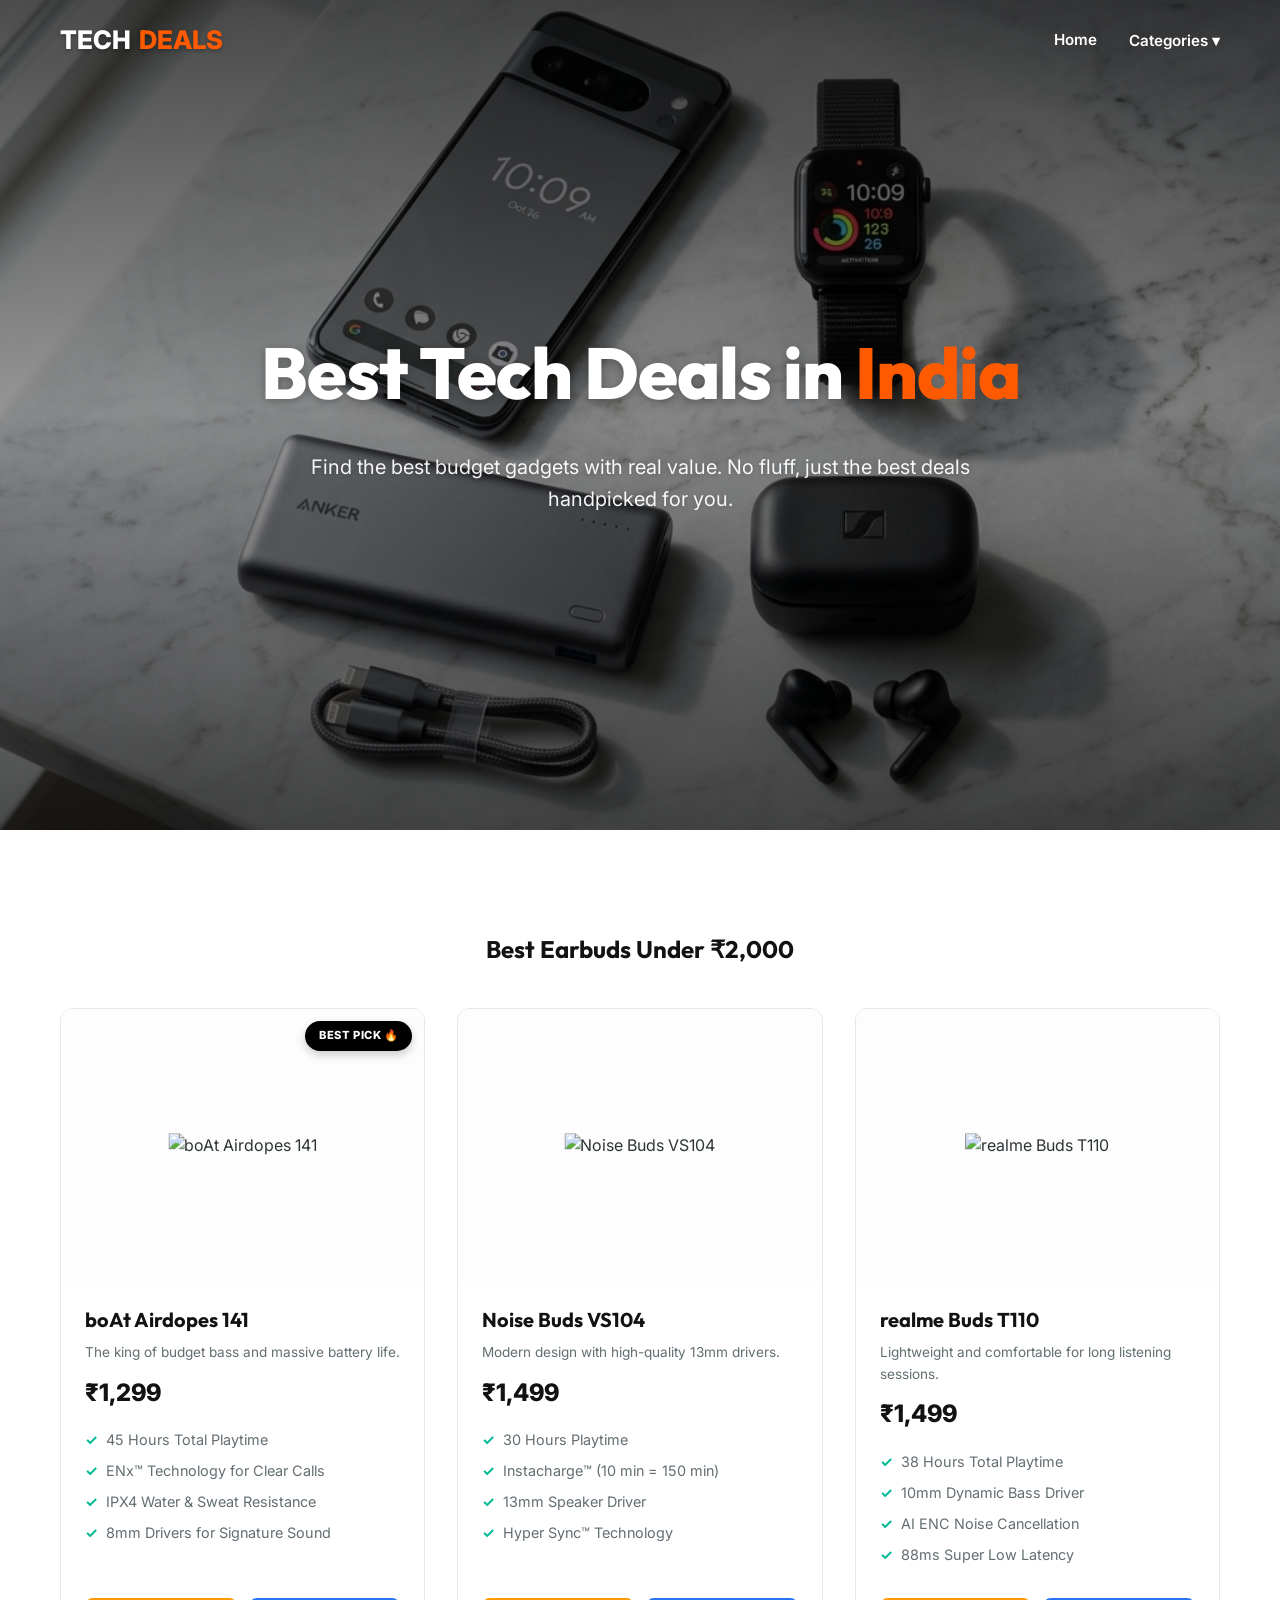
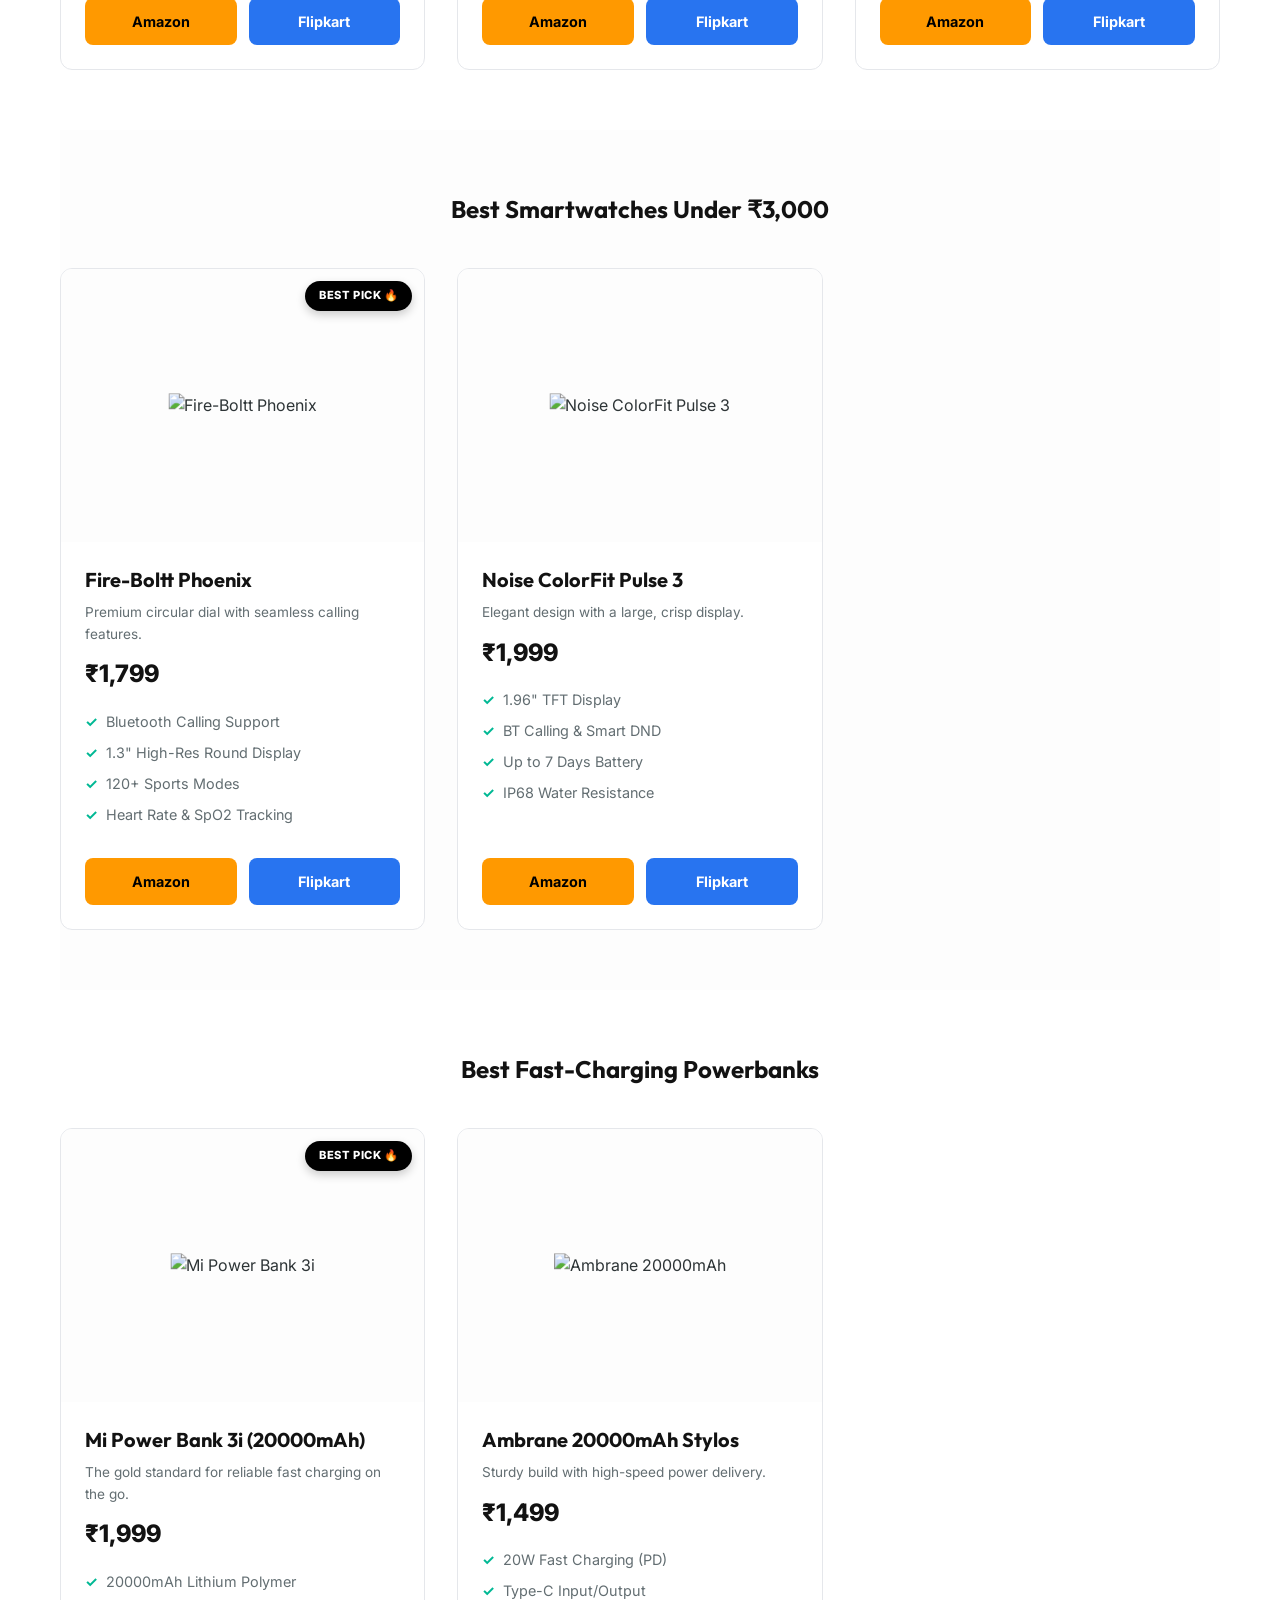
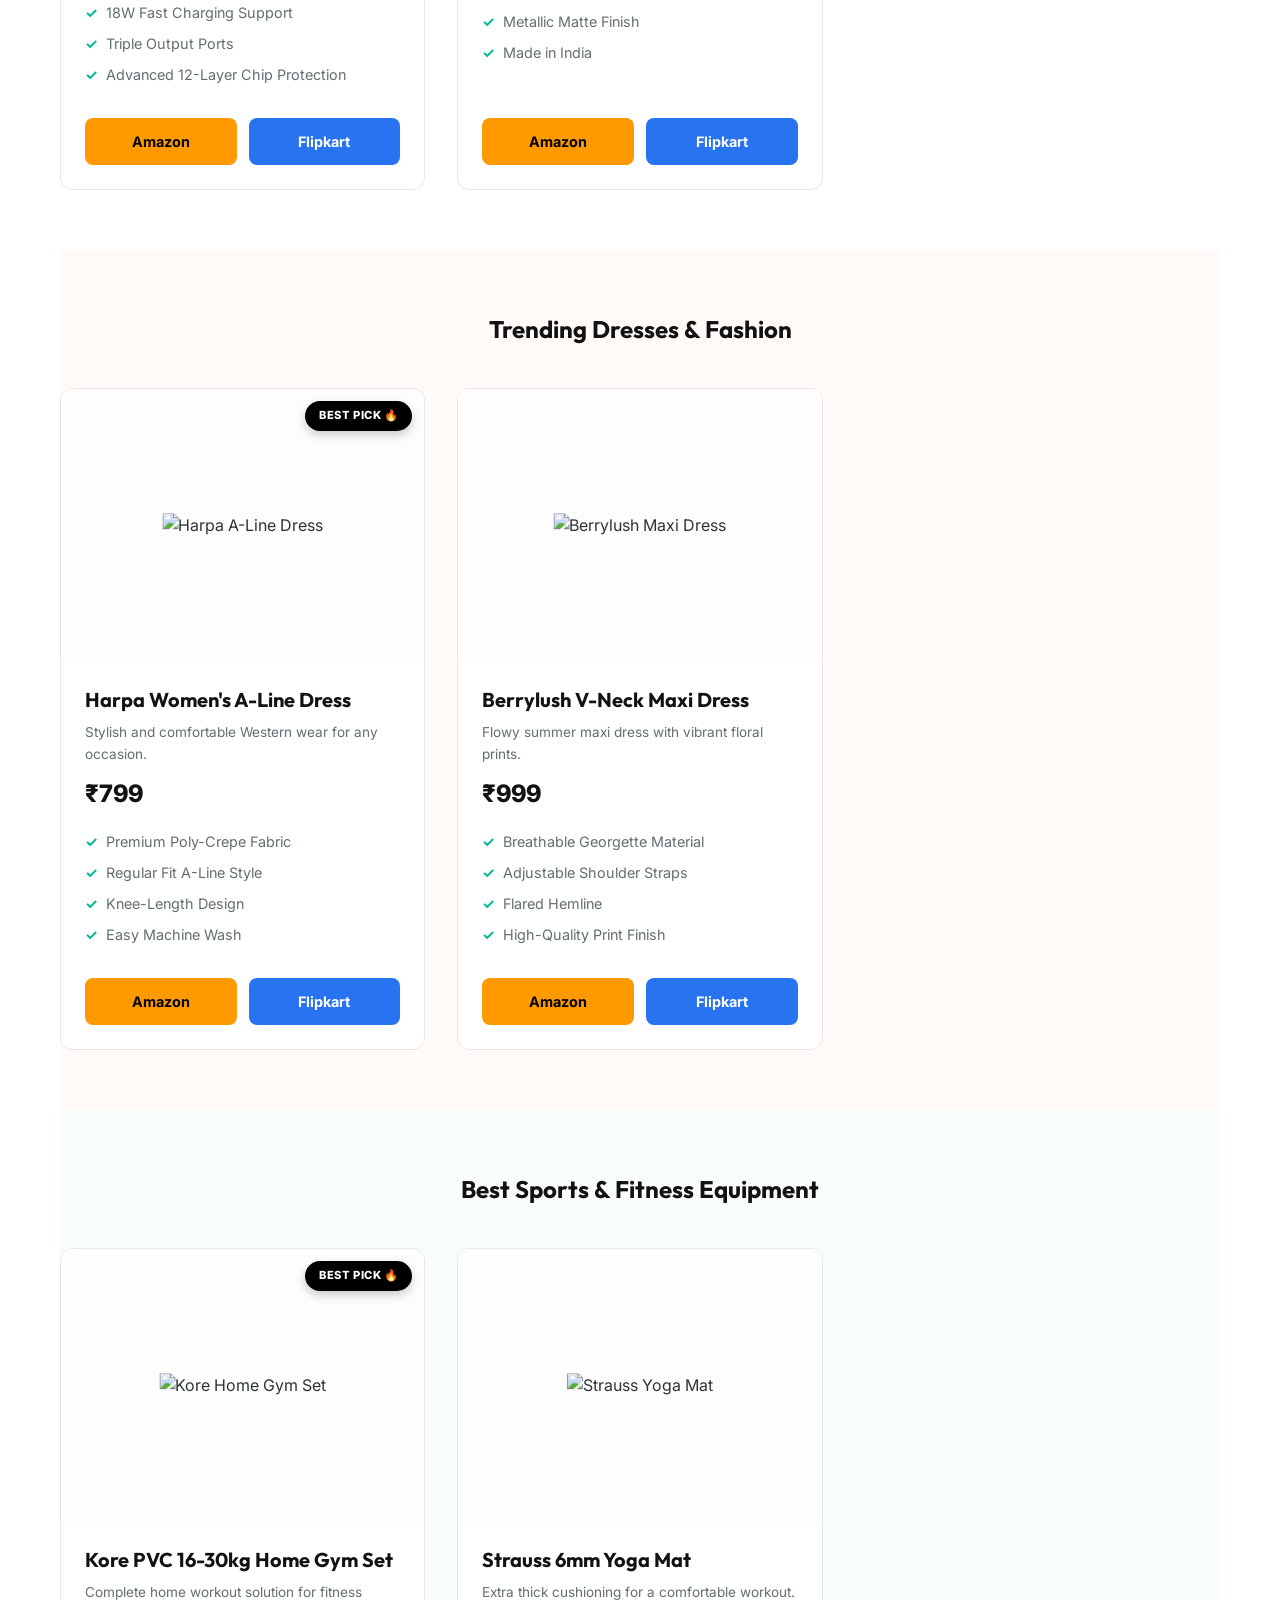
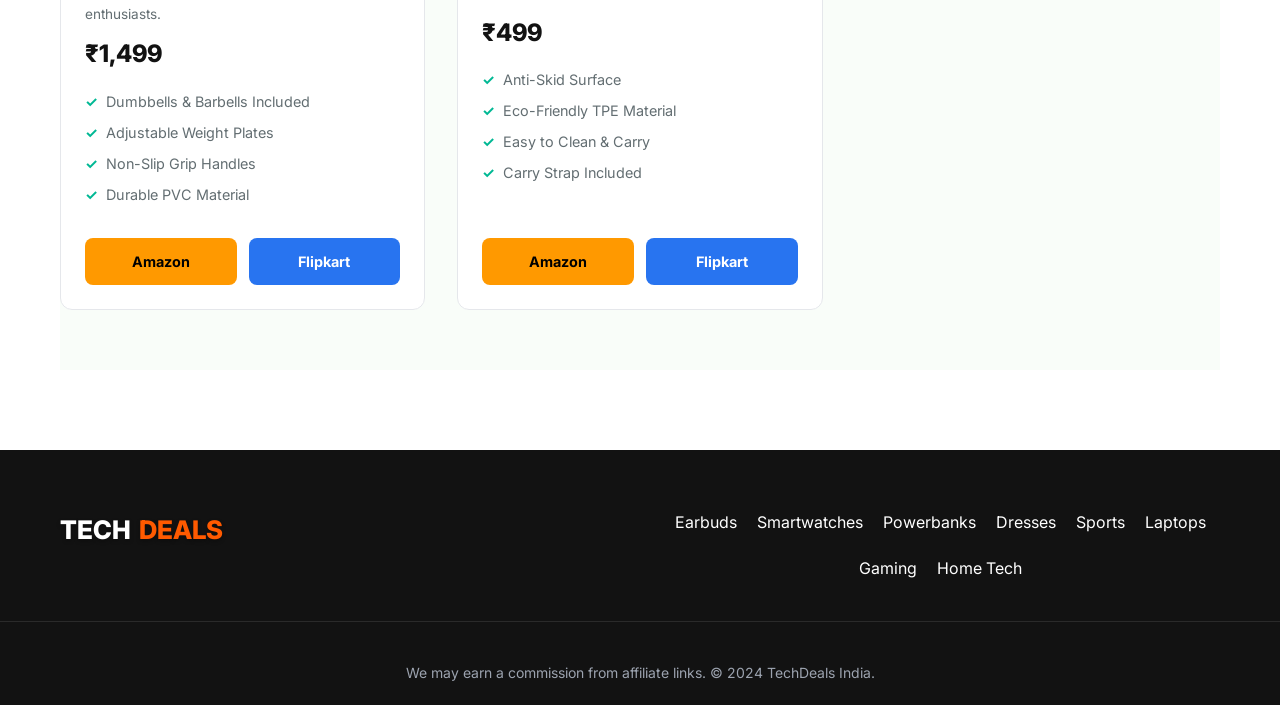
==== index.html @ 1f009b5e "TechDeals India - production ready affiliate site" ====
<!DOCTYPE html>
<html lang="en">
<head>
    <meta charset="UTF-8">
    <meta name="viewport" content="width=device-width, initial-scale=1.0">
    <title>TechDeals India | Best Budget Tech Deals 2024</title>
    <meta name="description" content="Handpicked budget tech deals in India. Find the best earbuds, smartwatches, and powerbanks with direct links to Amazon and Flipkart.">
    <link rel="stylesheet" href="style.css">
    
    <!-- Open Graph for Pinterest -->
    <meta property="og:title" content="Best Budget Tech Deals India 2024">
    <meta property="og:description" content="Clean, handpicked tech deals for the Indian market. Save money on earbuds, watches, and more.">
    <meta property="og:image" content="https://images.unsplash.com/photo-1519389950473-47ba0277781c?auto=format&fit=crop&w=1200&q=80">
    <script src="https://identity.netlify.com/v1/netlify-identity-widget.js"></script>
</head>
<body id="home">

    <header>
        <div class="nav-container">
            <a href="#home" class="logo">TECH<span>DEALS</span></a>
            <nav class="nav-links">
                <a href="#home">Home</a>
                <div class="dropdown">
                    <button class="dropbtn">Categories ▾</button>
                    <div class="dropdown-content" id="dynamic-dropdown-content">
                        <!-- Dynamic Grid will be injected here -->
                    </div>
                </div>
            </nav>
        </div>
    </header>

    <!-- Hero Section (Full Width) -->
    <section class="hero animate-fade-in" id="home">
        <h1>Best Tech Deals in <span>India</span></h1>
        <p>Find the best budget gadgets with real value. No fluff, just the best deals handpicked for you.</p>
    </section>

    <main>

        <!-- Earbuds Section -->
        <section id="earbuds" style="padding: 60px 0;">
            <h2 style="text-align: center; margin-bottom: 40px;">Best Earbuds Under ₹2,000</h2>
            <div class="product-grid">
                <!-- Product 1 -->
                <div class="product-card">
                    <div class="product-badge">Best Pick 🔥</div>
                    <div class="product-image-wrap">
                        <img src="https://m.media-amazon.com/images/I/31O9tN0yv6L._SX300_SY300_QL70_FMwebp_.jpg" alt="boAt Airdopes 141">
                    </div>
                    <div class="product-content">
                        <h3 class="product-title">boAt Airdopes 141</h3>
                        <p style="font-size: 0.85rem; color: var(--text-muted); margin-bottom: 10px;">The king of budget bass and massive battery life.</p>
                        <div class="product-price">₹1,299</div>
                        <ul class="product-features">
                            <li>45 Hours Total Playtime</li>
                            <li>ENx™ Technology for Clear Calls</li>
                            <li>IPX4 Water & Sweat Resistance</li>
                            <li>8mm Drivers for Signature Sound</li>
                        </ul>
                        <div class="cta-group">
                            <a href="https://amazon.in/dp/B09N3ZLBML" target="_blank" class="btn btn-amazon">Amazon</a>
                            <a href="https://www.flipkart.com/search?q=boAt+Airdopes+141" target="_blank" class="btn btn-flipkart">Flipkart</a>
                        </div>
                    </div>
                </div>

                <!-- Product 2 -->
                <div class="product-card">
                    <div class="product-image-wrap">
                        <img src="https://m.media-amazon.com/images/I/31+yF8uD94L._SX300_SY300_QL70_FMwebp_.jpg" alt="Noise Buds VS104">
                    </div>
                    <div class="product-content">
                        <h3 class="product-title">Noise Buds VS104</h3>
                        <p style="font-size: 0.85rem; color: var(--text-muted); margin-bottom: 10px;">Modern design with high-quality 13mm drivers.</p>
                        <div class="product-price">₹1,499</div>
                        <ul class="product-features">
                            <li>30 Hours Playtime</li>
                            <li>Instacharge™ (10 min = 150 min)</li>
                            <li>13mm Speaker Driver</li>
                            <li>Hyper Sync™ Technology</li>
                        </ul>
                        <div class="cta-group">
                            <a href="https://amazon.in/dp/B0B5L7Y3G7" target="_blank" class="btn btn-amazon">Amazon</a>
                            <a href="https://www.flipkart.com/search?q=Noise+Buds+VS104" target="_blank" class="btn btn-flipkart">Flipkart</a>
                        </div>
                    </div>
                </div>

                <!-- Product 3 -->
                <div class="product-card">
                    <div class="product-image-wrap">
                        <img src="https://m.media-amazon.com/images/I/31S2Vp7I9CL._SX300_SY300_QL70_FMwebp_.jpg" alt="realme Buds T110">
                    </div>
                    <div class="product-content">
                        <h3 class="product-title">realme Buds T110</h3>
                        <p style="font-size: 0.85rem; color: var(--text-muted); margin-bottom: 10px;">Lightweight and comfortable for long listening sessions.</p>
                        <div class="product-price">₹1,499</div>
                        <ul class="product-features">
                            <li>38 Hours Total Playtime</li>
                            <li>10mm Dynamic Bass Driver</li>
                            <li>AI ENC Noise Cancellation</li>
                            <li>88ms Super Low Latency</li>
                        </ul>
                        <div class="cta-group">
                            <a href="https://amazon.in/dp/B0D1G9N3XF" target="_blank" class="btn btn-amazon">Amazon</a>
                            <a href="https://www.flipkart.com/search?q=realme+Buds+T110" target="_blank" class="btn btn-flipkart">Flipkart</a>
                        </div>
                    </div>
                </div>
            </div>
        </section>

        <!-- Smartwatch Section -->
        <section id="smartwatch" style="padding: 60px 0; background: #fdfdfd;">
            <h2 style="text-align: center; margin-bottom: 40px;">Best Smartwatches Under ₹3,000</h2>
            <div class="product-grid">
                <!-- Product 1 -->
                <div class="product-card">
                    <div class="product-badge">Best Pick 🔥</div>
                    <div class="product-image-wrap">
                        <img src="https://m.media-amazon.com/images/I/41-S4pUq94L._SX300_SY300_QL70_FMwebp_.jpg" alt="Fire-Boltt Phoenix">
                    </div>
                    <div class="product-content">
                        <h3 class="product-title">Fire-Boltt Phoenix</h3>
                        <p style="font-size: 0.85rem; color: var(--text-muted); margin-bottom: 10px;">Premium circular dial with seamless calling features.</p>
                        <div class="product-price">₹1,799</div>
                        <ul class="product-features">
                            <li>Bluetooth Calling Support</li>
                            <li>1.3" High-Res Round Display</li>
                            <li>120+ Sports Modes</li>
                            <li>Heart Rate & SpO2 Tracking</li>
                        </ul>
                        <div class="cta-group">
                            <a href="https://amazon.in/dp/B0B3RRWSF6" target="_blank" class="btn btn-amazon">Amazon</a>
                            <a href="https://www.flipkart.com/search?q=Fire-Boltt+Phoenix" target="_blank" class="btn btn-flipkart">Flipkart</a>
                        </div>
                    </div>
                </div>

                <!-- Product 2 -->
                <div class="product-card">
                    <div class="product-image-wrap">
                        <img src="https://m.media-amazon.com/images/I/41Kq3Lp2P7L._SX300_SY300_QL70_FMwebp_.jpg" alt="Noise ColorFit Pulse 3">
                    </div>
                    <div class="product-content">
                        <h3 class="product-title">Noise ColorFit Pulse 3</h3>
                        <p style="font-size: 0.85rem; color: var(--text-muted); margin-bottom: 10px;">Elegant design with a large, crisp display.</p>
                        <div class="product-price">₹1,999</div>
                        <ul class="product-features">
                            <li>1.96" TFT Display</li>
                            <li>BT Calling & Smart DND</li>
                            <li>Up to 7 Days Battery</li>
                            <li>IP68 Water Resistance</li>
                        </ul>
                        <div class="cta-group">
                            <a href="https://amazon.in/dp/B0C39YTM6Y" target="_blank" class="btn btn-amazon">Amazon</a>
                            <a href="https://www.flipkart.com/search?q=Noise+ColorFit+Pulse+3" target="_blank" class="btn btn-flipkart">Flipkart</a>
                        </div>
                    </div>
                </div>
            </div>
        </section>

        <!-- Powerbank Section -->
        <section id="powerbank" style="padding: 60px 0;">
            <h2 style="text-align: center; margin-bottom: 40px;">Best Fast-Charging Powerbanks</h2>
            <div class="product-grid">
                <!-- Product 1 -->
                <div class="product-card">
                    <div class="product-badge">Best Pick 🔥</div>
                    <div class="product-image-wrap">
                        <img src="https://m.media-amazon.com/images/I/710nC6vJ3IL._SL1500_.jpg" alt="Mi Power Bank 3i">
                    </div>
                    <div class="product-content">
                        <h3 class="product-title">Mi Power Bank 3i (20000mAh)</h3>
                        <p style="font-size: 0.85rem; color: var(--text-muted); margin-bottom: 10px;">The gold standard for reliable fast charging on the go.</p>
                        <div class="product-price">₹1,999</div>
                        <ul class="product-features">
                            <li>20000mAh Lithium Polymer</li>
                            <li>18W Fast Charging Support</li>
                            <li>Triple Output Ports</li>
                            <li>Advanced 12-Layer Chip Protection</li>
                        </ul>
                        <div class="cta-group">
                            <a href="https://amazon.in/dp/B08HV83HL3" target="_blank" class="btn btn-amazon">Amazon</a>
                            <a href="https://www.flipkart.com/search?q=Mi+Power+Bank+3i+20000mAh" target="_blank" class="btn btn-flipkart">Flipkart</a>
                        </div>
                    </div>
                </div>

                <!-- Product 2 -->
                <div class="product-card">
                    <div class="product-image-wrap">
                        <img src="https://m.media-amazon.com/images/I/61N7pD8O0lL._SL1500_.jpg" alt="Ambrane 20000mAh">
                    </div>
                    <div class="product-content">
                        <h3 class="product-title">Ambrane 20000mAh Stylos</h3>
                        <p style="font-size: 0.85rem; color: var(--text-muted); margin-bottom: 10px;">Sturdy build with high-speed power delivery.</p>
                        <div class="product-price">₹1,499</div>
                        <ul class="product-features">
                            <li>20W Fast Charging (PD)</li>
                            <li>Type-C Input/Output</li>
                            <li>Metallic Matte Finish</li>
                            <li>Made in India</li>
                        </ul>
                        <div class="cta-group">
                            <a href="https://amazon.in/dp/B099S9C985" target="_blank" class="btn btn-amazon">Amazon</a>
                            <a href="https://www.flipkart.com/search?q=Ambrane+20000mAh+Power+Bank" target="_blank" class="btn btn-flipkart">Flipkart</a>
                        </div>
                    </div>
                </div>
            </div>
        </section>

        <!-- Dresses Section -->
        <section id="dresses" style="padding: 60px 0; background: #fffaf7;">
            <h2 style="text-align: center; margin-bottom: 40px;">Trending Dresses & Fashion</h2>
            <div class="product-grid">
                <!-- Product 1 -->
                <div class="product-card">
                    <div class="product-badge">Best Pick 🔥</div>
                    <div class="product-image-wrap">
                        <img src="https://m.media-amazon.com/images/I/71Y0v2xY7vL._SY741_.jpg" alt="Harpa A-Line Dress">
                    </div>
                    <div class="product-content">
                        <h3 class="product-title">Harpa Women's A-Line Dress</h3>
                        <p style="font-size: 0.85rem; color: var(--text-muted); margin-bottom: 10px;">Stylish and comfortable Western wear for any occasion.</p>
                        <div class="product-price">₹799</div>
                        <ul class="product-features">
                            <li>Premium Poly-Crepe Fabric</li>
                            <li>Regular Fit A-Line Style</li>
                            <li>Knee-Length Design</li>
                            <li>Easy Machine Wash</li>
                        </ul>
                        <div class="cta-group">
                            <a href="https://amazon.in/dp/B01N7T7K7Z" target="_blank" class="btn btn-amazon">Amazon</a>
                            <a href="https://www.flipkart.com/search?q=Harpa+A-Line+Dress" target="_blank" class="btn btn-flipkart">Flipkart</a>
                        </div>
                    </div>
                </div>

                <!-- Product 2 -->
                <div class="product-card">
                    <div class="product-image-wrap">
                        <img src="https://m.media-amazon.com/images/I/71XvO7Z0XfL._SY741_.jpg" alt="Berrylush Maxi Dress">
                    </div>
                    <div class="product-content">
                        <h3 class="product-title">Berrylush V-Neck Maxi Dress</h3>
                        <p style="font-size: 0.85rem; color: var(--text-muted); margin-bottom: 10px;">Flowy summer maxi dress with vibrant floral prints.</p>
                        <div class="product-price">₹999</div>
                        <ul class="product-features">
                            <li>Breathable Georgette Material</li>
                            <li>Adjustable Shoulder Straps</li>
                            <li>Flared Hemline</li>
                            <li>High-Quality Print Finish</li>
                        </ul>
                        <div class="cta-group">
                            <a href="https://amazon.in/dp/B08V5L9S6R" target="_blank" class="btn btn-amazon">Amazon</a>
                            <a href="https://www.flipkart.com/search?q=Berrylush+Maxi+Dress" target="_blank" class="btn btn-flipkart">Flipkart</a>
                        </div>
                    </div>
                </div>
            </div>
        </section>

        <!-- Sports Section -->
        <section id="sports" style="padding: 60px 0; background: #f9fdf9;">
            <h2 style="text-align: center; margin-bottom: 40px;">Best Sports & Fitness Equipment</h2>
            <div class="product-grid">
                <!-- Product 1 -->
                <div class="product-card">
                    <div class="product-badge">Best Pick 🔥</div>
                    <div class="product-image-wrap">
                        <img src="https://m.media-amazon.com/images/I/61kYmG5-RIL._SL1500_.jpg" alt="Kore Home Gym Set">
                    </div>
                    <div class="product-content">
                        <h3 class="product-title">Kore PVC 16-30kg Home Gym Set</h3>
                        <p style="font-size: 0.85rem; color: var(--text-muted); margin-bottom: 10px;">Complete home workout solution for fitness enthusiasts.</p>
                        <div class="product-price">₹1,499</div>
                        <ul class="product-features">
                            <li>Dumbbells & Barbells Included</li>
                            <li>Adjustable Weight Plates</li>
                            <li>Non-Slip Grip Handles</li>
                            <li>Durable PVC Material</li>
                        </ul>
                        <div class="cta-group">
                            <a href="https://amazon.in/dp/B07L5P4F6Y" target="_blank" class="btn btn-amazon">Amazon</a>
                            <a href="https://www.flipkart.com/search?q=Kore+Home+Gym+Set" target="_blank" class="btn btn-flipkart">Flipkart</a>
                        </div>
                    </div>
                </div>

                <!-- Product 2 -->
                <div class="product-card">
                    <div class="product-image-wrap">
                        <img src="https://m.media-amazon.com/images/I/71YyS6Z6GHL._SL1500_.jpg" alt="Strauss Yoga Mat">
                    </div>
                    <div class="product-content">
                        <h3 class="product-title">Strauss 6mm Yoga Mat</h3>
                        <p style="font-size: 0.85rem; color: var(--text-muted); margin-bottom: 10px;">Extra thick cushioning for a comfortable workout.</p>
                        <div class="product-price">₹499</div>
                        <ul class="product-features">
                            <li>Anti-Skid Surface</li>
                            <li>Eco-Friendly TPE Material</li>
                            <li>Easy to Clean & Carry</li>
                            <li>Carry Strap Included</li>
                        </ul>
                        <div class="cta-group">
                            <a href="https://amazon.in/dp/B00V4L8W9S" target="_blank" class="btn btn-amazon">Amazon</a>
                            <a href="https://www.flipkart.com/search?q=Strauss+Yoga+Mat" target="_blank" class="btn btn-flipkart">Flipkart</a>
                        </div>
                    </div>
                </div>
            </div>
        </section>
    </main>

    <footer>
        <div class="footer-container">
            <div>
                <a href="#home" class="logo" style="color: white;">TECH<span>DEALS</span></a>
            </div>
            <div style="display: flex; gap: 20px; flex-wrap: wrap; justify-content: center;">
                <a href="#earbuds">Earbuds</a>
                <a href="#smartwatch">Smartwatches</a>
                <a href="#powerbank">Powerbanks</a>
                <a href="#dresses">Dresses</a>
                <a href="#sports">Sports</a>
                <a href="#">Laptops</a>
                <a href="#">Gaming</a>
                <a href="#">Home Tech</a>
            </div>
        </div>
        <div class="footer-bottom">
            <p>We may earn a commission from affiliate links. &copy; 2024 TechDeals India.</p>
        </div>
    </footer>

    <script src="main.js"></script>
    <script>
      if (window.netlifyIdentity) {
        window.netlifyIdentity.on("init", user => {
          if (!user) {
            window.netlifyIdentity.on("login", () => {
              document.location.href = "/admin/";
            });
          }
        });
      }
    </script>
</body>
</html>
---- style.css ----
/* TechDeals India - Premium Affiliate Design System */
@import url('https://fonts.googleapis.com/css2?family=Inter:wght@400;500;600;700;800&family=Outfit:wght@500;600;700&display=swap');

:root {
    --primary: #FF5A00; /* High-contrast orange for CTA */
    --primary-hover: #E65100;
    --secondary: #121212; /* Deep charcoal */
    --text-main: #2D3436;
    --text-muted: #636E72;
    --bg-light: #F9FAFB;
    --white: #FFFFFF;
    --border: #E5E7EB;
    --success: #00B894;
    --shadow-sm: 0 1px 2px rgba(0,0,0,0.05);
    --shadow-md: 0 4px 6px -1px rgba(0,0,0,0.1), 0 2px 4px -1px rgba(0,0,0,0.06);
    --shadow-lg: 0 10px 15px -3px rgba(0,0,0,0.1), 0 4px 6px -2px rgba(0,0,0,0.05);
    --radius: 12px;
    --transition: all 0.3s cubic-bezier(0.4, 0, 0.2, 1);
}

* {
    margin: 0;
    padding: 0;
    box-sizing: border-box;
}

html {
    scroll-behavior: smooth;
}

body {
    font-family: 'Inter', sans-serif;
    background-color: var(--white);
    color: var(--text-main);
    line-height: 1.6;
    overflow-x: hidden;
}

h1, h2, h3, h4 {
    font-family: 'Outfit', sans-serif;
    color: var(--secondary);
    font-weight: 700;
}

a {
    text-decoration: none;
    color: inherit;
    transition: var(--transition);
}

/* --- Navigation --- */
header {
    background: transparent;
    position: fixed;
    top: 0;
    left: 0;
    width: 100%;
    z-index: 1000;
    height: 80px;
    display: flex;
    align-items: center;
    transition: var(--transition);
}

header.scrolled {
    background: rgba(255, 255, 255, 0.95);
    backdrop-filter: blur(10px);
    box-shadow: var(--shadow-sm);
    height: 70px;
}

.nav-container {
    max-width: 1200px;
    margin: 0 auto;
    width: 100%;
    padding: 0 20px;
    display: flex;
    justify-content: space-between;
    align-items: center;
}

.logo {
    font-size: 1.6rem;
    font-weight: 800;
    color: var(--white);
    display: flex;
    align-items: center;
    gap: 8px;
    text-shadow: 0 2px 4px rgba(0,0,0,0.3);
}

.scrolled .logo {
    color: var(--secondary);
}

.logo span {
    color: var(--primary);
}

.nav-links {
    display: flex;
    align-items: center;
    gap: 32px;
}

.nav-links > a, .dropbtn {
    font-size: 0.95rem;
    font-weight: 600;
    color: var(--white);
    display: flex;
    align-items: center;
    height: 80px;
    transition: var(--transition);
}

.scrolled .nav-links > a, .scrolled .dropbtn {
    color: var(--secondary);
    height: 70px;
}

.nav-links > a:hover, .dropbtn:hover {
    color: var(--primary);
}

/* --- Dropdown Menu --- */
.dropdown {
    position: relative;
    display: flex;
    align-items: center;
}

.dropbtn {
    background: none;
    border: none;
    font-family: inherit;
    cursor: pointer;
    padding: 0;
}

.dropdown-content {
    position: absolute;
    top: 100%;
    right: 0;
    background-color: rgba(255, 255, 255, 0.95);
    backdrop-filter: blur(20px);
    min-width: 650px;
    box-shadow: 0 20px 50px rgba(0,0,0,0.15);
    border: 1px solid rgba(0,0,0,0.08);
    border-radius: var(--radius);
    z-index: 1001;
    padding: 20px;
    opacity: 0;
    visibility: hidden;
    pointer-events: none;
    transform: translateY(10px);
    transition: all 0.3s cubic-bezier(0.4, 0, 0.2, 1);
}

/* Desktop Hover */
.dropdown:hover .dropdown-content {
    opacity: 1;
    visibility: visible;
    pointer-events: auto;
    transform: translateY(0);
}

/* Mobile Active State */
.dropdown.active .dropdown-content {
    opacity: 1;
    visibility: visible;
    pointer-events: auto;
    transform: translateY(0);
}

.dropdown-grid {
    display: grid;
    grid-template-columns: repeat(3, 1fr);
    gap: 8px 10px;
}

.dropdown-col h4 {
    font-size: 0.75rem;
    text-transform: uppercase;
    color: var(--primary);
    margin-bottom: 4px;
    letter-spacing: 0.05em;
}

.dropdown-col a {
    display: block;
    color: var(--text-main);
    padding: 0;
    margin: 0;
    font-size: 0.85rem;
    font-weight: 400;
    line-height: 1.8;
}

.dropdown-col a:hover {
    color: var(--primary);
    transform: translateX(4px);
}

@media (max-width: 768px) {
    .dropdown-content {
        position: fixed;
        top: 70px;
        left: 0;
        width: 100%;
        min-width: 100%;
        height: calc(100vh - 70px);
        max-height: calc(100vh - 70px);
        overflow-y: auto;
        box-shadow: none;
        border: none;
        padding: 30px 20px;
        border-radius: 0;
        background: #fff;
    }
    .dropdown-grid {
        grid-template-columns: 1fr 1fr;
        gap: 30px 20px;
    }
}

@media (max-width: 768px) {
    .nav-links { display: none; }
}

/* --- Layout --- */
main {
    max-width: 1200px;
    margin: 40px auto;
    padding: 0 20px;
}

.hero {
    position: relative;
    min-height: calc(100vh - 70px);
    display: flex;
    flex-direction: column;
    justify-content: center;
    align-items: center;
    padding: 40px 20px;
    text-align: center;
    background: linear-gradient(rgba(0,0,0,0.7) 0%, rgba(0,0,0,0.4) 50%, rgba(0,0,0,0.7) 100%), url('hero-cover.png');
    background-size: cover;
    background-position: center;
    background-attachment: fixed;
    color: var(--white);
    margin-top: 0;
}

.hero h1 {
    font-size: clamp(2.5rem, 6vw, 4.5rem);
    font-weight: 800;
    margin-bottom: 20px;
    letter-spacing: -1px;
    color: var(--white);
    text-shadow: 0 2px 10px rgba(0,0,0,0.3);
}

.hero p {
    font-size: 1.25rem;
    color: rgba(255,255,255,0.95);
    max-width: 700px;
    margin: 0 auto;
    line-height: 1.6;
    text-shadow: 0 1px 5px rgba(0,0,0,0.2);
}

.hero h1 span {
    color: var(--primary);
    text-shadow: none;
}

/* --- Product Cards --- */
.product-grid {
    display: grid;
    grid-template-columns: repeat(auto-fill, minmax(300px, 1fr));
    gap: 32px;
    margin-top: 40px;
}

.product-card {
    background: var(--white);
    border-radius: var(--radius);
    overflow: hidden;
    border: 1px solid var(--border);
    transition: var(--transition);
    display: flex;
    flex-direction: column;
    position: relative;
}

.product-card:hover {
    transform: translateY(-4px);
    box-shadow: 0 12px 24px rgba(0,0,0,0.1);
}

.product-badge {
    position: absolute;
    top: 12px;
    right: 12px;
    background: #000;
    color: #fff;
    padding: 6px 14px;
    border-radius: 30px;
    font-size: 0.7rem;
    font-weight: 800;
    text-transform: uppercase;
    z-index: 10;
    letter-spacing: 0.05em;
    box-shadow: 0 4px 10px rgba(0,0,0,0.2);
}

.product-image-wrap {
    position: relative;
    padding-top: 75%; /* 4:3 aspect ratio */
    background: #fdfdfd;
}

.product-image-wrap img {
    position: absolute;
    top: 50%;
    left: 50%;
    transform: translate(-50%, -50%);
    max-width: 80%;
    max-height: 80%;
    object-fit: contain;
}

.product-content {
    padding: 24px;
    flex-grow: 1;
    display: flex;
    flex-direction: column;
}

.product-title {
    font-size: 1.25rem;
    margin-bottom: 8px;
    line-height: 1.4;
}

.product-price {
    font-size: 1.5rem;
    font-weight: 800;
    color: var(--secondary);
    margin-bottom: 16px;
}

.product-features {
    list-style: none;
    margin-bottom: 24px;
    font-size: 0.9rem;
    color: var(--text-muted);
}

.product-features li {
    margin-bottom: 8px;
    display: flex;
    align-items: flex-start;
    gap: 8px;
}

.product-features li::before {
    content: '✓';
    color: var(--success);
    font-weight: 700;
}

.cta-group {
    display: grid;
    grid-template-columns: 1fr 1fr;
    gap: 12px;
    margin-top: auto;
}

.btn {
    display: inline-flex;
    align-items: center;
    justify-content: center;
    padding: 12px 20px;
    border-radius: 8px;
    font-weight: 700;
    font-size: 0.9rem;
    cursor: pointer;
    text-align: center;
}

.btn-amazon {
    background: #FF9900;
    color: #000;
}

.btn-amazon:hover {
    background: #E68A00;
}

.btn-flipkart {
    background: #2874F0;
    color: white;
}

.btn-flipkart:hover {
    background: #1254C0;
}

/* --- Footer --- */
footer {
    background: var(--secondary);
    color: white;
    padding: 60px 0 20px;
    margin-top: 80px;
}

.footer-container {
    max-width: 1200px;
    margin: 0 auto;
    padding: 0 20px;
    display: grid;
    grid-template-columns: repeat(auto-fit, minmax(200px, 1fr));
    gap: 40px;
}

.footer-bottom {
    text-align: center;
    padding-top: 40px;
    margin-top: 40px;
    border-top: 1px solid rgba(255,255,255,0.1);
    font-size: 0.875rem;
    color: #9CA3AF;
}

/* --- Animations --- */
@keyframes fadeIn {
    from { opacity: 0; transform: translateY(10px); }
    to { opacity: 1; transform: translateY(0); }
}

.animate-fade-in {
    animation: fadeIn 0.6s ease forwards;
}
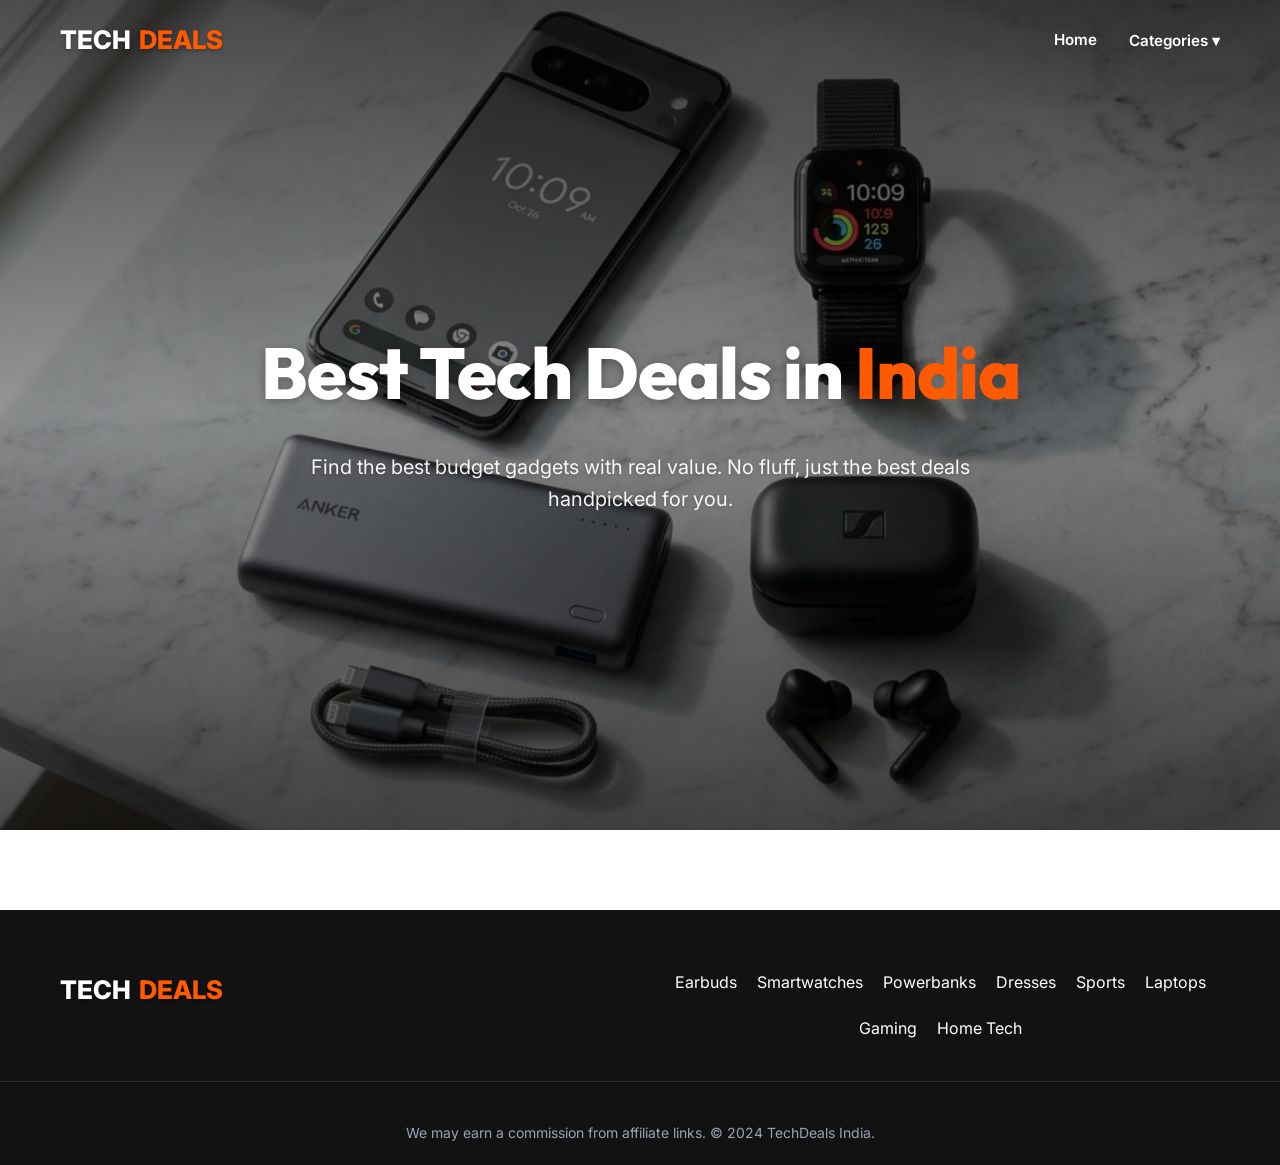
==== commit 7b80d6aa: "Refactor: Remove hardcoded products and Flipkart integration, clean frontend for CMS management" ====
--- a/index.html
+++ b/index.html
@@ -4,7 +4,7 @@
     <meta charset="UTF-8">
     <meta name="viewport" content="width=device-width, initial-scale=1.0">
     <title>TechDeals India | Best Budget Tech Deals 2024</title>
-    <meta name="description" content="Handpicked budget tech deals in India. Find the best earbuds, smartwatches, and powerbanks with direct links to Amazon and Flipkart.">
+    <meta name="description" content="Handpicked budget tech deals in India. Find the best earbuds, smartwatches, and powerbanks with direct links to Amazon.">
     <link rel="stylesheet" href="style.css">
     
     <!-- Open Graph for Pinterest -->
@@ -37,283 +37,7 @@
     </section>
 
     <main>
-
-        <!-- Earbuds Section -->
-        <section id="earbuds" style="padding: 60px 0;">
-            <h2 style="text-align: center; margin-bottom: 40px;">Best Earbuds Under ₹2,000</h2>
-            <div class="product-grid">
-                <!-- Product 1 -->
-                <div class="product-card">
-                    <div class="product-badge">Best Pick 🔥</div>
-                    <div class="product-image-wrap">
-                        <img src="https://m.media-amazon.com/images/I/31O9tN0yv6L._SX300_SY300_QL70_FMwebp_.jpg" alt="boAt Airdopes 141">
-                    </div>
-                    <div class="product-content">
-                        <h3 class="product-title">boAt Airdopes 141</h3>
-                        <p style="font-size: 0.85rem; color: var(--text-muted); margin-bottom: 10px;">The king of budget bass and massive battery life.</p>
-                        <div class="product-price">₹1,299</div>
-                        <ul class="product-features">
-                            <li>45 Hours Total Playtime</li>
-                            <li>ENx™ Technology for Clear Calls</li>
-                            <li>IPX4 Water & Sweat Resistance</li>
-                            <li>8mm Drivers for Signature Sound</li>
-                        </ul>
-                        <div class="cta-group">
-                            <a href="https://amazon.in/dp/B09N3ZLBML" target="_blank" class="btn btn-amazon">Amazon</a>
-                            <a href="https://www.flipkart.com/search?q=boAt+Airdopes+141" target="_blank" class="btn btn-flipkart">Flipkart</a>
-                        </div>
-                    </div>
-                </div>
-
-                <!-- Product 2 -->
-                <div class="product-card">
-                    <div class="product-image-wrap">
-                        <img src="https://m.media-amazon.com/images/I/31+yF8uD94L._SX300_SY300_QL70_FMwebp_.jpg" alt="Noise Buds VS104">
-                    </div>
-                    <div class="product-content">
-                        <h3 class="product-title">Noise Buds VS104</h3>
-                        <p style="font-size: 0.85rem; color: var(--text-muted); margin-bottom: 10px;">Modern design with high-quality 13mm drivers.</p>
-                        <div class="product-price">₹1,499</div>
-                        <ul class="product-features">
-                            <li>30 Hours Playtime</li>
-                            <li>Instacharge™ (10 min = 150 min)</li>
-                            <li>13mm Speaker Driver</li>
-                            <li>Hyper Sync™ Technology</li>
-                        </ul>
-                        <div class="cta-group">
-                            <a href="https://amazon.in/dp/B0B5L7Y3G7" target="_blank" class="btn btn-amazon">Amazon</a>
-                            <a href="https://www.flipkart.com/search?q=Noise+Buds+VS104" target="_blank" class="btn btn-flipkart">Flipkart</a>
-                        </div>
-                    </div>
-                </div>
-
-                <!-- Product 3 -->
-                <div class="product-card">
-                    <div class="product-image-wrap">
-                        <img src="https://m.media-amazon.com/images/I/31S2Vp7I9CL._SX300_SY300_QL70_FMwebp_.jpg" alt="realme Buds T110">
-                    </div>
-                    <div class="product-content">
-                        <h3 class="product-title">realme Buds T110</h3>
-                        <p style="font-size: 0.85rem; color: var(--text-muted); margin-bottom: 10px;">Lightweight and comfortable for long listening sessions.</p>
-                        <div class="product-price">₹1,499</div>
-                        <ul class="product-features">
-                            <li>38 Hours Total Playtime</li>
-                            <li>10mm Dynamic Bass Driver</li>
-                            <li>AI ENC Noise Cancellation</li>
-                            <li>88ms Super Low Latency</li>
-                        </ul>
-                        <div class="cta-group">
-                            <a href="https://amazon.in/dp/B0D1G9N3XF" target="_blank" class="btn btn-amazon">Amazon</a>
-                            <a href="https://www.flipkart.com/search?q=realme+Buds+T110" target="_blank" class="btn btn-flipkart">Flipkart</a>
-                        </div>
-                    </div>
-                </div>
-            </div>
-        </section>
-
-        <!-- Smartwatch Section -->
-        <section id="smartwatch" style="padding: 60px 0; background: #fdfdfd;">
-            <h2 style="text-align: center; margin-bottom: 40px;">Best Smartwatches Under ₹3,000</h2>
-            <div class="product-grid">
-                <!-- Product 1 -->
-                <div class="product-card">
-                    <div class="product-badge">Best Pick 🔥</div>
-                    <div class="product-image-wrap">
-                        <img src="https://m.media-amazon.com/images/I/41-S4pUq94L._SX300_SY300_QL70_FMwebp_.jpg" alt="Fire-Boltt Phoenix">
-                    </div>
-                    <div class="product-content">
-                        <h3 class="product-title">Fire-Boltt Phoenix</h3>
-                        <p style="font-size: 0.85rem; color: var(--text-muted); margin-bottom: 10px;">Premium circular dial with seamless calling features.</p>
-                        <div class="product-price">₹1,799</div>
-                        <ul class="product-features">
-                            <li>Bluetooth Calling Support</li>
-                            <li>1.3" High-Res Round Display</li>
-                            <li>120+ Sports Modes</li>
-                            <li>Heart Rate & SpO2 Tracking</li>
-                        </ul>
-                        <div class="cta-group">
-                            <a href="https://amazon.in/dp/B0B3RRWSF6" target="_blank" class="btn btn-amazon">Amazon</a>
-                            <a href="https://www.flipkart.com/search?q=Fire-Boltt+Phoenix" target="_blank" class="btn btn-flipkart">Flipkart</a>
-                        </div>
-                    </div>
-                </div>
-
-                <!-- Product 2 -->
-                <div class="product-card">
-                    <div class="product-image-wrap">
-                        <img src="https://m.media-amazon.com/images/I/41Kq3Lp2P7L._SX300_SY300_QL70_FMwebp_.jpg" alt="Noise ColorFit Pulse 3">
-                    </div>
-                    <div class="product-content">
-                        <h3 class="product-title">Noise ColorFit Pulse 3</h3>
-                        <p style="font-size: 0.85rem; color: var(--text-muted); margin-bottom: 10px;">Elegant design with a large, crisp display.</p>
-                        <div class="product-price">₹1,999</div>
-                        <ul class="product-features">
-                            <li>1.96" TFT Display</li>
-                            <li>BT Calling & Smart DND</li>
-                            <li>Up to 7 Days Battery</li>
-                            <li>IP68 Water Resistance</li>
-                        </ul>
-                        <div class="cta-group">
-                            <a href="https://amazon.in/dp/B0C39YTM6Y" target="_blank" class="btn btn-amazon">Amazon</a>
-                            <a href="https://www.flipkart.com/search?q=Noise+ColorFit+Pulse+3" target="_blank" class="btn btn-flipkart">Flipkart</a>
-                        </div>
-                    </div>
-                </div>
-            </div>
-        </section>
-
-        <!-- Powerbank Section -->
-        <section id="powerbank" style="padding: 60px 0;">
-            <h2 style="text-align: center; margin-bottom: 40px;">Best Fast-Charging Powerbanks</h2>
-            <div class="product-grid">
-                <!-- Product 1 -->
-                <div class="product-card">
-                    <div class="product-badge">Best Pick 🔥</div>
-                    <div class="product-image-wrap">
-                        <img src="https://m.media-amazon.com/images/I/710nC6vJ3IL._SL1500_.jpg" alt="Mi Power Bank 3i">
-                    </div>
-                    <div class="product-content">
-                        <h3 class="product-title">Mi Power Bank 3i (20000mAh)</h3>
-                        <p style="font-size: 0.85rem; color: var(--text-muted); margin-bottom: 10px;">The gold standard for reliable fast charging on the go.</p>
-                        <div class="product-price">₹1,999</div>
-                        <ul class="product-features">
-                            <li>20000mAh Lithium Polymer</li>
-                            <li>18W Fast Charging Support</li>
-                            <li>Triple Output Ports</li>
-                            <li>Advanced 12-Layer Chip Protection</li>
-                        </ul>
-                        <div class="cta-group">
-                            <a href="https://amazon.in/dp/B08HV83HL3" target="_blank" class="btn btn-amazon">Amazon</a>
-                            <a href="https://www.flipkart.com/search?q=Mi+Power+Bank+3i+20000mAh" target="_blank" class="btn btn-flipkart">Flipkart</a>
-                        </div>
-                    </div>
-                </div>
-
-                <!-- Product 2 -->
-                <div class="product-card">
-                    <div class="product-image-wrap">
-                        <img src="https://m.media-amazon.com/images/I/61N7pD8O0lL._SL1500_.jpg" alt="Ambrane 20000mAh">
-                    </div>
-                    <div class="product-content">
-                        <h3 class="product-title">Ambrane 20000mAh Stylos</h3>
-                        <p style="font-size: 0.85rem; color: var(--text-muted); margin-bottom: 10px;">Sturdy build with high-speed power delivery.</p>
-                        <div class="product-price">₹1,499</div>
-                        <ul class="product-features">
-                            <li>20W Fast Charging (PD)</li>
-                            <li>Type-C Input/Output</li>
-                            <li>Metallic Matte Finish</li>
-                            <li>Made in India</li>
-                        </ul>
-                        <div class="cta-group">
-                            <a href="https://amazon.in/dp/B099S9C985" target="_blank" class="btn btn-amazon">Amazon</a>
-                            <a href="https://www.flipkart.com/search?q=Ambrane+20000mAh+Power+Bank" target="_blank" class="btn btn-flipkart">Flipkart</a>
-                        </div>
-                    </div>
-                </div>
-            </div>
-        </section>
-
-        <!-- Dresses Section -->
-        <section id="dresses" style="padding: 60px 0; background: #fffaf7;">
-            <h2 style="text-align: center; margin-bottom: 40px;">Trending Dresses & Fashion</h2>
-            <div class="product-grid">
-                <!-- Product 1 -->
-                <div class="product-card">
-                    <div class="product-badge">Best Pick 🔥</div>
-                    <div class="product-image-wrap">
-                        <img src="https://m.media-amazon.com/images/I/71Y0v2xY7vL._SY741_.jpg" alt="Harpa A-Line Dress">
-                    </div>
-                    <div class="product-content">
-                        <h3 class="product-title">Harpa Women's A-Line Dress</h3>
-                        <p style="font-size: 0.85rem; color: var(--text-muted); margin-bottom: 10px;">Stylish and comfortable Western wear for any occasion.</p>
-                        <div class="product-price">₹799</div>
-                        <ul class="product-features">
-                            <li>Premium Poly-Crepe Fabric</li>
-                            <li>Regular Fit A-Line Style</li>
-                            <li>Knee-Length Design</li>
-                            <li>Easy Machine Wash</li>
-                        </ul>
-                        <div class="cta-group">
-                            <a href="https://amazon.in/dp/B01N7T7K7Z" target="_blank" class="btn btn-amazon">Amazon</a>
-                            <a href="https://www.flipkart.com/search?q=Harpa+A-Line+Dress" target="_blank" class="btn btn-flipkart">Flipkart</a>
-                        </div>
-                    </div>
-                </div>
-
-                <!-- Product 2 -->
-                <div class="product-card">
-                    <div class="product-image-wrap">
-                        <img src="https://m.media-amazon.com/images/I/71XvO7Z0XfL._SY741_.jpg" alt="Berrylush Maxi Dress">
-                    </div>
-                    <div class="product-content">
-                        <h3 class="product-title">Berrylush V-Neck Maxi Dress</h3>
-                        <p style="font-size: 0.85rem; color: var(--text-muted); margin-bottom: 10px;">Flowy summer maxi dress with vibrant floral prints.</p>
-                        <div class="product-price">₹999</div>
-                        <ul class="product-features">
-                            <li>Breathable Georgette Material</li>
-                            <li>Adjustable Shoulder Straps</li>
-                            <li>Flared Hemline</li>
-                            <li>High-Quality Print Finish</li>
-                        </ul>
-                        <div class="cta-group">
-                            <a href="https://amazon.in/dp/B08V5L9S6R" target="_blank" class="btn btn-amazon">Amazon</a>
-                            <a href="https://www.flipkart.com/search?q=Berrylush+Maxi+Dress" target="_blank" class="btn btn-flipkart">Flipkart</a>
-                        </div>
-                    </div>
-                </div>
-            </div>
-        </section>
-
-        <!-- Sports Section -->
-        <section id="sports" style="padding: 60px 0; background: #f9fdf9;">
-            <h2 style="text-align: center; margin-bottom: 40px;">Best Sports & Fitness Equipment</h2>
-            <div class="product-grid">
-                <!-- Product 1 -->
-                <div class="product-card">
-                    <div class="product-badge">Best Pick 🔥</div>
-                    <div class="product-image-wrap">
-                        <img src="https://m.media-amazon.com/images/I/61kYmG5-RIL._SL1500_.jpg" alt="Kore Home Gym Set">
-                    </div>
-                    <div class="product-content">
-                        <h3 class="product-title">Kore PVC 16-30kg Home Gym Set</h3>
-                        <p style="font-size: 0.85rem; color: var(--text-muted); margin-bottom: 10px;">Complete home workout solution for fitness enthusiasts.</p>
-                        <div class="product-price">₹1,499</div>
-                        <ul class="product-features">
-                            <li>Dumbbells & Barbells Included</li>
-                            <li>Adjustable Weight Plates</li>
-                            <li>Non-Slip Grip Handles</li>
-                            <li>Durable PVC Material</li>
-                        </ul>
-                        <div class="cta-group">
-                            <a href="https://amazon.in/dp/B07L5P4F6Y" target="_blank" class="btn btn-amazon">Amazon</a>
-                            <a href="https://www.flipkart.com/search?q=Kore+Home+Gym+Set" target="_blank" class="btn btn-flipkart">Flipkart</a>
-                        </div>
-                    </div>
-                </div>
-
-                <!-- Product 2 -->
-                <div class="product-card">
-                    <div class="product-image-wrap">
-                        <img src="https://m.media-amazon.com/images/I/71YyS6Z6GHL._SL1500_.jpg" alt="Strauss Yoga Mat">
-                    </div>
-                    <div class="product-content">
-                        <h3 class="product-title">Strauss 6mm Yoga Mat</h3>
-                        <p style="font-size: 0.85rem; color: var(--text-muted); margin-bottom: 10px;">Extra thick cushioning for a comfortable workout.</p>
-                        <div class="product-price">₹499</div>
-                        <ul class="product-features">
-                            <li>Anti-Skid Surface</li>
-                            <li>Eco-Friendly TPE Material</li>
-                            <li>Easy to Clean & Carry</li>
-                            <li>Carry Strap Included</li>
-                        </ul>
-                        <div class="cta-group">
-                            <a href="https://amazon.in/dp/B00V4L8W9S" target="_blank" class="btn btn-amazon">Amazon</a>
-                            <a href="https://www.flipkart.com/search?q=Strauss+Yoga+Mat" target="_blank" class="btn btn-flipkart">Flipkart</a>
-                        </div>
-                    </div>
-                </div>
-            </div>
-        </section>
+        <!-- Products will be managed via CMS -->
     </main>
 
     <footer>
--- a/style.css
+++ b/style.css
@@ -398,14 +398,6 @@
     background: #E68A00;
 }
 
-.btn-flipkart {
-    background: #2874F0;
-    color: white;
-}
-
-.btn-flipkart:hover {
-    background: #1254C0;
-}
 
 /* --- Footer --- */
 footer {
